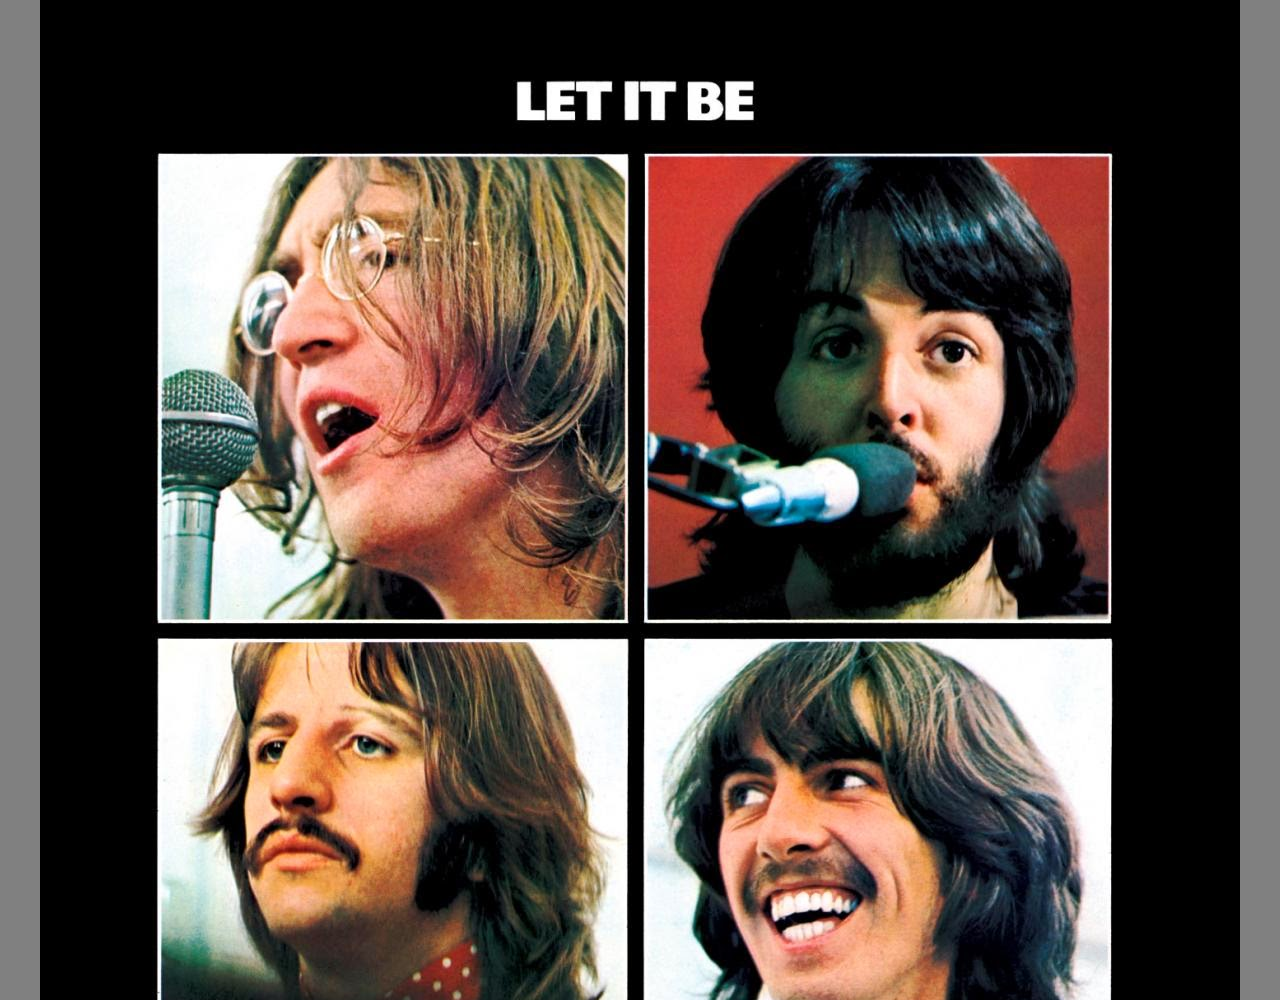
==== Les3/Beatles/index.html @ bbc05f8a "les3" ====
<!DOCTYPE html>
<html lang="en">
<head>
    <meta charset="UTF-8">
    <meta name="viewport" content="width=device-width, initial-scale=1.0">
    <title>Let It Be</title>
    <link rel="stylesheet" href="css/beatles.css">
</head>
<body>
    <div class="container">

    </div>

</body>
</html>
---- Les3/Beatles/css/beatles.css ----
body{
    margin: 0;
    padding: 0;
    background-color: gray;
}
.container{
    width: 1200px;
    margin: 0 auto;
    min-height: 1000px;
    background-image: url('../Afb/Letitbe.jpg');
}
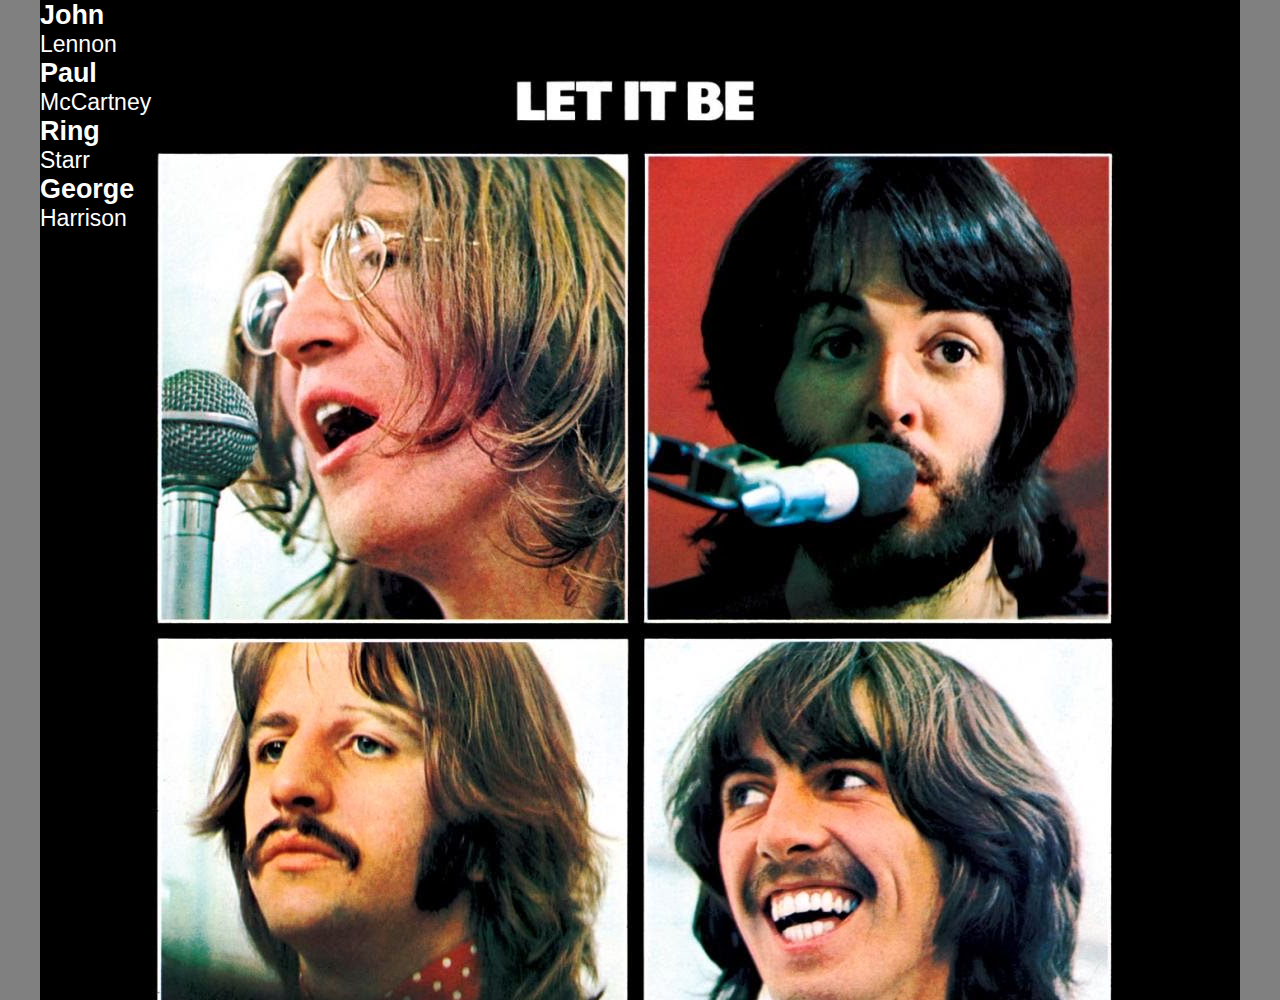
==== commit a4ea33fe: "Les 3/Stap 2" ====
--- a/Les3/Beatles/index.html
+++ b/Les3/Beatles/index.html
@@ -8,7 +8,30 @@
 </head>
 <body>
     <div class="container">
-
+        <section>
+            <div class="naam">
+                <h3>John</h3>
+                <p>Lennon</p>
+            </div>
+        </section>
+        <section>
+            <div class="naam">
+                <h3>Paul</h3>
+                <p>McCartney</p>
+            </div>
+        </section>
+        <section>
+            <div class="naam">
+                <h3>Ring</h3>
+                <p>Starr</p>
+            </div>
+        </section>
+        <section>
+            <div class="naam">
+                <h3>George</h3>
+                <p>Harrison</p>
+            </div>
+        </section>
     </div>
 
 </body>
--- a/Les3/Beatles/css/beatles.css
+++ b/Les3/Beatles/css/beatles.css
@@ -2,10 +2,17 @@
     margin: 0;
     padding: 0;
     background-color: gray;
+    font-family: sans-serif;
+    font-size: 23px;
 }
 .container{
     width: 1200px;
     margin: 0 auto;
     min-height: 1000px;
     background-image: url('../Afb/Letitbe.jpg');
+    color: white;
+}
+h3 , p {
+    margin: 0;
+    padding: 0;
 }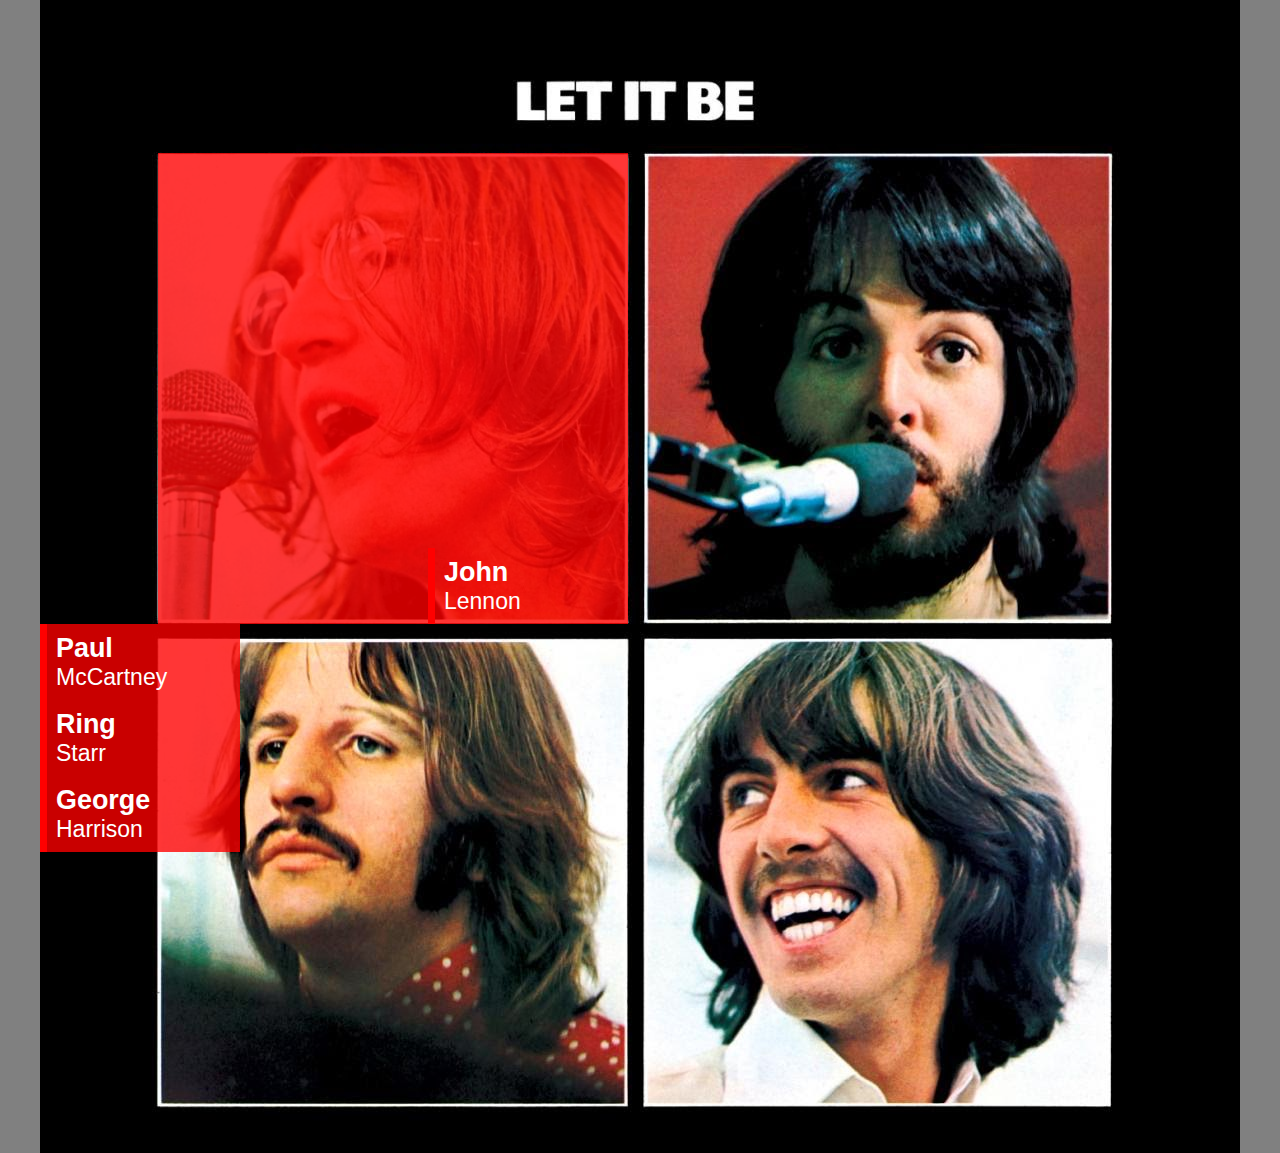
==== commit c531dfd0: "Les3/Stap4" ====
--- a/Les3/Beatles/index.html
+++ b/Les3/Beatles/index.html
@@ -8,25 +8,25 @@
 </head>
 <body>
     <div class="container">
-        <section>
+        <section class="Beatle" id="john">
             <div class="naam">
                 <h3>John</h3>
                 <p>Lennon</p>
             </div>
         </section>
-        <section>
+        <section class="Beatle">
             <div class="naam">
                 <h3>Paul</h3>
                 <p>McCartney</p>
             </div>
         </section>
-        <section>
+        <section class="Beatle">
             <div class="naam">
                 <h3>Ring</h3>
                 <p>Starr</p>
             </div>
         </section>
-        <section>
+        <section class="Beatle">
             <div class="naam">
                 <h3>George</h3>
                 <p>Harrison</p>
--- a/Les3/Beatles/css/beatles.css
+++ b/Les3/Beatles/css/beatles.css
@@ -11,8 +11,24 @@
     min-height: 1000px;
     background-image: url('../Afb/Letitbe.jpg');
     color: white;
+    padding-top: 153px;
+}
+.Beatle{
+    background-color: rgba(255, 0, 0, 0.788);
+    width: 200px;
+    cursor: pointer;
+}
+#john{
+    margin-left: 118px;
+    padding-top: 395px;
+    padding-left: 270px;
+    
 }
 h3 , p {
     margin: 0;
     padding: 0;
+}
+.naam{
+    border-left: solid 7px red;
+    padding: 9px;
 }